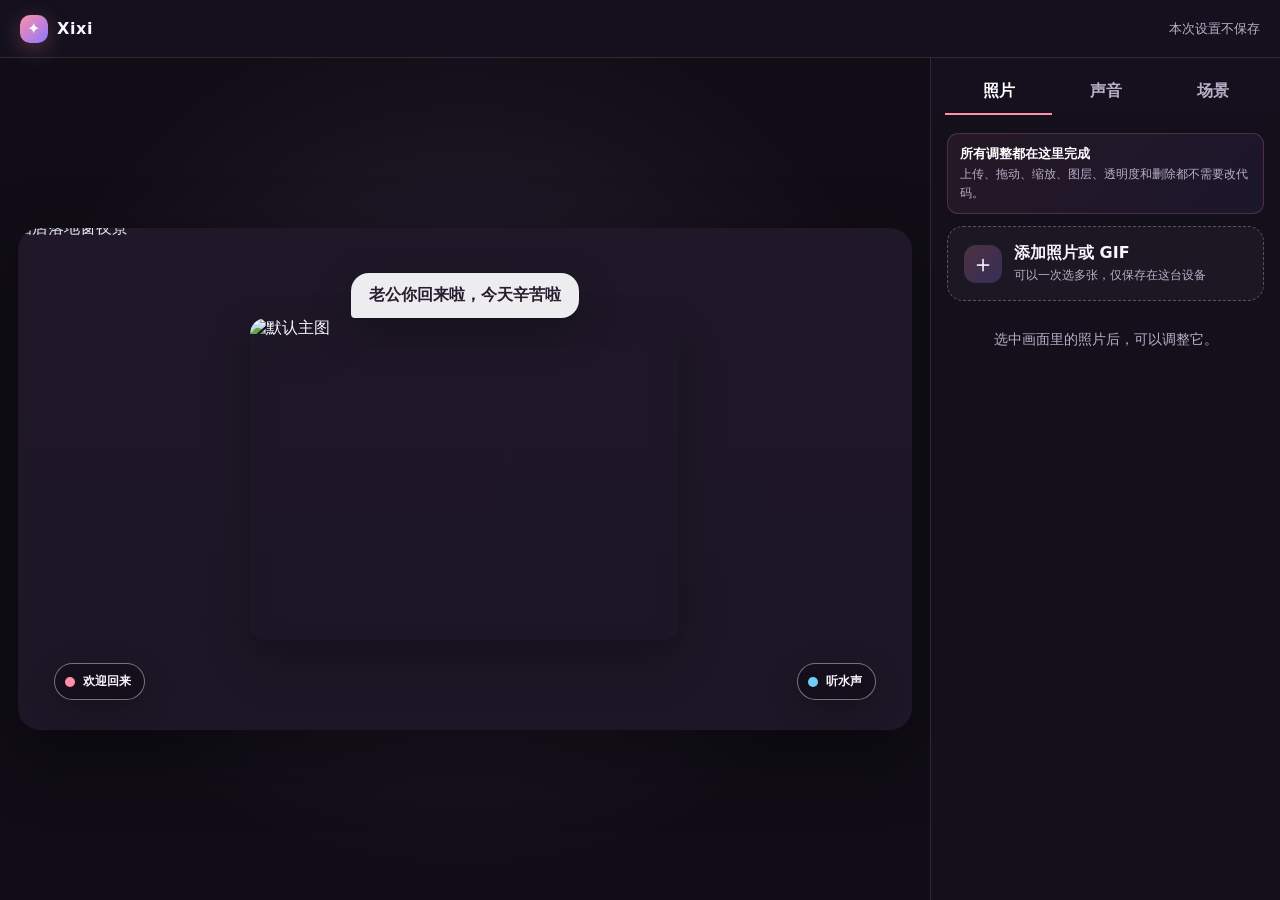
==== index.html @ ce67f350 "Add files via upload" ====
<!doctype html>
<html lang="zh-CN">
<head>
  <meta charset="UTF-8" />
  <meta name="viewport" content="width=device-width, initial-scale=1, viewport-fit=cover" />
  <meta name="theme-color" content="#14101d" />
  <meta name="description" content="一个只在浏览器本地保存照片和声音的互动场景编辑器。" />
  <link rel="manifest" href="manifest.webmanifest" />
  <link rel="icon" href="favicon.svg" type="image/svg+xml" />
  <link rel="stylesheet" href="styles.css" />
  <title>Xixi · 互动场景</title>
</head>
<body>
  <header class="topbar">
    <div class="brand"><span class="brand-mark">✦</span><span>Xixi</span></div>
    <div class="save-state" id="saveState" role="status">本次设置不保存</div>
    <button class="icon-btn" id="toggleEditor" aria-label="打开或收起编辑面板" aria-expanded="true">调整</button>
  </header>

  <main class="app-shell">
    <section class="scene-wrap" aria-label="互动场景">
      <div class="scene" id="scene">
        <img id="sceneBackground" class="scene-background" src="assets/hotel-window.jpg" alt="酒店落地窗夜景" draggable="false" />
        <div id="layerCanvas" class="layer-canvas"></div>
        <button class="hotspot welcome" id="welcomeHotspot" aria-label="播放问候">
          <span class="hotspot-pulse"></span><span>欢迎回来</span>
        </button>
        <button class="hotspot water" id="waterHotspot" aria-label="播放流水声">
          <span class="hotspot-pulse"></span><span>听水声</span>
        </button>
        <div class="speech-bubble show" id="speechBubble" aria-live="polite">老公你回来啦，今天辛苦啦</div>
        <div class="scene-hint" id="sceneHint">点照片可互动 · 长按拖动</div>
      </div>
    </section>

    <aside class="editor" id="editor" aria-label="场景编辑器">
      <nav class="tabs" role="tablist" aria-label="编辑分类">
        <button class="tab active" role="tab" aria-selected="true" data-tab="photos">照片</button>
        <button class="tab" role="tab" aria-selected="false" data-tab="voice">声音</button>
        <button class="tab" role="tab" aria-selected="false" data-tab="scene">场景</button>
      </nav>

      <div class="panel active" data-panel="photos">
        <div class="notice direct-edit"><strong>所有调整都在这里完成</strong><br />上传、拖动、缩放、图层、透明度和删除都不需要改代码。</div>
        <label class="upload-card" for="imageInput">
          <span class="upload-icon">＋</span>
          <span><strong>添加照片或 GIF</strong><small>可以一次选多张，仅保存在这台设备</small></span>
        </label>
        <input id="imageInput" type="file" accept="image/*,.gif" multiple hidden />

        <div class="selection-empty" id="selectionEmpty">选中画面里的照片后，可以调整它。</div>
        <div class="selection-controls" id="selectionControls" hidden>
          <div class="control-heading"><span id="selectedName">已选照片</span><button class="danger-link" id="deleteLayer">删除</button></div>
          <label class="range-row"><span>透明度</span><input id="opacityRange" type="range" min="10" max="100" value="100" /><output id="opacityValue">100%</output></label>
          <div class="button-grid">
            <button id="layerUp">上移一层</button><button id="layerDown">下移一层</button>
            <button id="layerFront">置于顶层</button><button id="layerBack">置于底层</button>
          </div>
          <label class="field"><span>点一下照片时</span><select id="layerAction"><option value="none">轻轻弹一下</option><option value="speak">播放文字问候</option><option value="water">播放流水声</option><option value="audio">播放第一个自定义音频</option></select></label>
          <button class="wide secondary" id="removeBackground">简易抠图 <small>纯色背景效果最好</small></button>
        </div>
      </div>

      <div class="panel" data-panel="voice" hidden>
        <label class="field"><span>要说的话</span><textarea id="speechText" rows="3">老公你回来啦，今天辛苦啦</textarea></label>
        <div class="notice">使用设备自带语音，不模仿或冒充任何真人。不同手机可用声线会不一样。</div>
        <label class="field"><span>设备声线</span><select id="voiceSelect"><option value="">自动选择中文男声</option></select></label>
        <label class="range-row"><span>语速</span><input id="rateRange" type="range" min="0.6" max="1.4" step="0.05" value="0.88" /><output id="rateValue">0.88</output></label>
        <label class="range-row"><span>音调</span><input id="pitchRange" type="range" min="0.6" max="1.4" step="0.05" value="0.92" /><output id="pitchValue">0.92</output></label>
        <button class="wide primary" id="speakButton">试听这句话</button>

        <div class="section-divider"><span>自定义音频</span></div>
        <label class="upload-card compact" for="audioInput"><span class="upload-icon">＋</span><span><strong>添加多个音频</strong><small>MP3、M4A、WAV 等</small></span></label>
        <input id="audioInput" type="file" accept="audio/*" multiple hidden />
        <div class="notice audio-tip">上传后点“设为问候”，画面里的“欢迎回来”就会直接播放这段音频；未设置时才使用文字朗读。</div>
        <div id="audioList" class="audio-list"></div>
        <label class="switch-row"><span><strong>连续循环</strong><small>按列表顺序合并播放</small></span><input id="audioLoop" type="checkbox" /><i></i></label>
        <div class="button-grid"><button id="playAll">播放全部</button><button id="stopAll">停止</button></div>
      </div>

      <div class="panel" data-panel="scene" hidden>
        <div class="background-grid">
          <button class="bg-option active" data-bg="assets/hotel-window.jpg"><img src="assets/hotel-window.jpg" alt="酒店落地窗" /><span>酒店落地窗</span></button>
          <button class="bg-option" data-bg="assets/cozy-bedroom.jpg"><img src="assets/cozy-bedroom.jpg" alt="温馨卧室" /><span>温馨卧室</span></button>
          <label class="bg-option custom" for="backgroundInput"><span class="upload-icon">＋</span><span>自己的背景</span></label>
          <input id="backgroundInput" type="file" accept="image/*" hidden />
        </div>
        <label class="switch-row"><span><strong>显示点击提示</strong><small>欢迎回来和流水声按钮</small></span><input id="showHotspots" type="checkbox" checked /><i></i></label>
        <label class="switch-row"><span><strong>轻柔动态</strong><small>背景呼吸和照片浮动效果</small></span><input id="motionToggle" type="checkbox" checked /><i></i></label>
        <label class="switch-row save-choice"><span><strong>下次继续使用本次设置</strong><small>关闭时，下次打开仍显示默认页面</small></span><input id="rememberToggle" type="checkbox" /><i></i></label>
        <button class="wide secondary" id="resetScene">恢复默认场景</button>
        <p class="privacy-note">隐私说明：照片、GIF、音频和设置存放在当前浏览器中，不会上传到 GitHub。清除浏览器网站数据会同时清除这些内容。</p>
      </div>
    </aside>
  </main>

  <div class="toast" id="toast" role="status" aria-live="polite"></div>
  <script src="config.js"></script>
  <script src="app.js"></script>
</body>
</html>
---- styles.css ----
:root{color-scheme:dark;--ink:#f8f5ff;--muted:#b8b0c8;--panel:rgba(20,16,29,.92);--panel2:#251d32;--line:rgba(255,255,255,.11);--accent:#ff8ea6;--accent2:#8d78ff;--danger:#ff6b79;--shadow:0 24px 70px rgba(0,0,0,.38)}
*{box-sizing:border-box}html,body{height:100%;margin:0}body{font-family:Inter,"PingFang SC","Microsoft YaHei",system-ui,sans-serif;background:#0d0b12;color:var(--ink);overflow:hidden}button,input,select,textarea{font:inherit}button,label,select,input[type=range]{touch-action:manipulation}button{color:inherit}
.topbar{height:58px;display:flex;align-items:center;gap:18px;padding:0 20px;background:#14101d;border-bottom:1px solid var(--line);position:relative;z-index:30}.brand{font-weight:760;letter-spacing:.04em;display:flex;align-items:center;gap:9px}.brand-mark{display:grid;place-items:center;width:28px;height:28px;border-radius:10px;background:linear-gradient(135deg,var(--accent),var(--accent2));box-shadow:0 6px 22px rgba(255,142,166,.28)}.save-state{margin-left:auto;color:var(--muted);font-size:13px}.icon-btn{border:1px solid var(--line);background:rgba(255,255,255,.06);border-radius:10px;padding:8px 13px;display:none}
.app-shell{height:calc(100dvh - 58px);display:grid;grid-template-columns:minmax(0,1fr) 350px}.scene-wrap{min-width:0;padding:18px;display:grid;place-items:center;background:radial-gradient(circle at 50% 45%,#262031 0,#100d16 68%);overflow:hidden}.scene{position:relative;width:min(100%,calc((100dvh - 94px)*16/9));aspect-ratio:16/9;overflow:hidden;border-radius:22px;background:#21192a;box-shadow:var(--shadow);isolation:isolate;user-select:none;touch-action:none}.scene-background{position:absolute;inset:-2%;width:104%;height:104%;object-fit:cover;z-index:-2;transition:filter .4s}.scene.motion .scene-background{animation:backgroundBreath 13s ease-in-out infinite alternate}.scene:after{content:"";position:absolute;inset:0;z-index:-1;pointer-events:none;background:linear-gradient(180deg,rgba(10,7,18,.07),rgba(10,7,18,.18))}.layer-canvas{position:absolute;inset:0}.photo-layer{position:absolute;left:0;top:0;transform-origin:center;cursor:grab;filter:drop-shadow(0 12px 18px rgba(0,0,0,.34));will-change:transform}.photo-layer:active{cursor:grabbing}.photo-layer.float{animation:softFloat 5.8s ease-in-out infinite}.photo-layer img{display:block;width:100%;height:100%;object-fit:contain;pointer-events:none;-webkit-user-drag:none}.photo-layer.selected{outline:2px solid #fff;outline-offset:3px}.photo-layer.selected:before{content:"";position:absolute;inset:-6px;border:1px solid var(--accent);border-radius:4px;pointer-events:none}.resize-handle{position:absolute;right:-13px;bottom:-13px;width:26px;height:26px;border-radius:50%;background:linear-gradient(135deg,var(--accent),var(--accent2));border:3px solid #fff;box-shadow:0 4px 14px #000;display:none;cursor:nwse-resize}.selected .resize-handle{display:block}.hotspot{position:absolute;z-index:500;border:1px solid rgba(255,255,255,.42);background:rgba(12,9,17,.48);backdrop-filter:blur(11px);border-radius:999px;padding:9px 13px 9px 10px;display:flex;gap:8px;align-items:center;font-size:12px;font-weight:700;box-shadow:0 8px 30px rgba(0,0,0,.22);transition:transform .2s,opacity .2s}.hotspot:hover{transform:translateY(-2px)}.hotspot.welcome{left:4%;bottom:6%}.hotspot.water{right:4%;bottom:6%}.hotspot-pulse{width:10px;height:10px;border-radius:50%;background:var(--accent);box-shadow:0 0 0 0 rgba(255,142,166,.62);animation:pulse 2s infinite}.water .hotspot-pulse{background:#71cdf7;box-shadow:0 0 0 0 rgba(113,205,247,.6)}.speech-bubble{position:absolute;z-index:520;left:50%;top:9%;transform:translate(-50%,-8px) scale(.96);opacity:0;padding:12px 18px;border-radius:18px 18px 18px 4px;background:rgba(255,255,255,.92);color:#261d30;font-weight:750;box-shadow:0 12px 40px rgba(0,0,0,.28);transition:.25s;pointer-events:none;max-width:78%;text-align:center}.speech-bubble.show{opacity:1;transform:translate(-50%,0) scale(1)}.scene-hint{position:absolute;top:12px;right:14px;padding:7px 10px;border-radius:999px;background:rgba(0,0,0,.32);font-size:11px;color:rgba(255,255,255,.78);opacity:0;transition:.2s}.scene:hover .scene-hint{opacity:1}
.editor{background:var(--panel);border-left:1px solid var(--line);overflow-y:auto;padding-bottom:calc(18px + env(safe-area-inset-bottom));scrollbar-width:thin}.tabs{position:sticky;top:0;z-index:10;display:grid;grid-template-columns:repeat(3,1fr);padding:12px 14px 8px;background:linear-gradient(#14101d 75%,transparent)}.tab{border:0;border-bottom:2px solid transparent;background:transparent;padding:11px 4px;color:var(--muted);font-weight:700}.tab.active{color:#fff;border-color:var(--accent)}.panel{padding:10px 16px 24px}.upload-card{display:flex;align-items:center;gap:12px;border:1px dashed rgba(255,255,255,.26);border-radius:16px;padding:16px;background:rgba(255,255,255,.035);cursor:pointer;transition:.2s}.upload-card:hover{border-color:var(--accent);background:rgba(255,142,166,.06)}.upload-card.compact{padding:13px}.upload-icon{display:grid;place-items:center;flex:0 0 38px;height:38px;border-radius:12px;background:linear-gradient(135deg,rgba(255,142,166,.22),rgba(141,120,255,.24));font-size:24px}.upload-card span:last-child{display:flex;flex-direction:column;gap:3px}.upload-card small,.switch-row small,.wide small{font-size:12px;color:var(--muted);font-weight:500}.selection-empty{padding:30px 12px;text-align:center;color:var(--muted);font-size:14px}.selection-controls{margin-top:18px}.control-heading{display:flex;justify-content:space-between;align-items:center;margin-bottom:12px;font-weight:700}.danger-link{border:0;background:transparent;color:var(--danger);padding:6px}.range-row{display:grid;grid-template-columns:64px 1fr 45px;align-items:center;gap:8px;margin:15px 0;color:var(--muted);font-size:14px}.range-row input{accent-color:var(--accent)}.range-row output{text-align:right;color:#fff;font-variant-numeric:tabular-nums}.button-grid{display:grid;grid-template-columns:1fr 1fr;gap:8px;margin:12px 0}.button-grid button,.wide{border:1px solid var(--line);background:var(--panel2);border-radius:11px;padding:11px 8px;font-weight:650}.button-grid button:hover,.wide:hover{border-color:rgba(255,255,255,.28)}.field{display:flex;flex-direction:column;gap:8px;margin:14px 0;color:var(--muted);font-size:14px}.field select,.field textarea{border:1px solid var(--line);border-radius:11px;padding:11px 12px;background:#191320;color:#fff;outline:none}.field textarea{resize:vertical;line-height:1.55}.field select:focus,.field textarea:focus{border-color:var(--accent)}.wide{width:100%;margin-top:8px}.wide.primary{border:0;background:linear-gradient(135deg,#f07d9a,#7d68eb);box-shadow:0 10px 30px rgba(141,120,255,.22)}.wide.secondary{background:rgba(255,255,255,.055)}.notice,.privacy-note{font-size:12px;line-height:1.6;color:var(--muted);background:rgba(255,255,255,.045);border-radius:11px;padding:10px 12px}.section-divider{display:flex;align-items:center;gap:10px;color:var(--muted);font-size:12px;margin:22px 0 12px}.section-divider:before,.section-divider:after{content:"";height:1px;background:var(--line);flex:1}.audio-list{display:flex;flex-direction:column;gap:7px;margin-top:10px}.audio-item{display:grid;grid-template-columns:31px 1fr 31px;gap:8px;align-items:center;padding:8px;border:1px solid var(--line);border-radius:11px}.audio-item button{width:31px;height:31px;border-radius:9px;border:0;background:rgba(255,255,255,.08)}.audio-name{white-space:nowrap;overflow:hidden;text-overflow:ellipsis;font-size:13px}.switch-row{display:flex;justify-content:space-between;align-items:center;gap:12px;margin:16px 0}.switch-row>span{display:flex;flex-direction:column;gap:3px}.switch-row input{position:absolute;opacity:0}.switch-row i{position:relative;width:46px;height:26px;background:#3b3445;border-radius:99px;transition:.2s;flex:0 0 auto}.switch-row i:after{content:"";position:absolute;width:20px;height:20px;border-radius:50%;background:#fff;left:3px;top:3px;transition:.2s}.switch-row input:checked+i{background:linear-gradient(90deg,var(--accent),var(--accent2))}.switch-row input:checked+i:after{transform:translateX(20px)}.background-grid{display:grid;grid-template-columns:1fr 1fr;gap:10px}.bg-option{position:relative;overflow:hidden;min-height:96px;border:2px solid transparent;border-radius:13px;background:#211a29;padding:0}.bg-option img{width:100%;height:96px;object-fit:cover;display:block}.bg-option span{position:absolute;left:7px;right:7px;bottom:7px;padding:5px;border-radius:7px;background:rgba(0,0,0,.56);font-size:12px;font-weight:700}.bg-option.active{border-color:var(--accent)}.bg-option.custom{display:grid;place-items:center;color:var(--muted);border:1px dashed rgba(255,255,255,.24)}.bg-option.custom .upload-icon{position:static;background:none;font-size:28px}.bg-option.custom span:last-child{position:static;background:none}.toast{position:fixed;left:50%;bottom:24px;z-index:1000;transform:translate(-50%,20px);opacity:0;background:#fff;color:#251d2f;border-radius:999px;padding:10px 16px;font-weight:700;font-size:13px;box-shadow:var(--shadow);transition:.24s;pointer-events:none}.toast.show{opacity:1;transform:translate(-50%,0)}
.direct-edit{margin-bottom:12px;border:1px solid rgba(255,142,166,.2);background:linear-gradient(135deg,rgba(255,142,166,.08),rgba(141,120,255,.08))}.direct-edit strong{color:#fff;font-size:13px}
.audio-tip{margin-top:10px}.audio-item{grid-template-columns:31px minmax(0,1fr) 64px 31px}.audio-item button{height:31px}.audio-item .set-greeting{width:64px;font-size:11px;color:var(--muted)}.audio-item .set-greeting.active{color:#fff;background:linear-gradient(135deg,#e37694,#725fd9)}
.photo-layer[data-id="default-person"] img{border-radius:16px;box-shadow:0 12px 36px rgba(0,0,0,.28)}
.save-choice{padding:12px;border:1px solid rgba(255,142,166,.18);border-radius:13px;background:rgba(255,142,166,.055)}
@keyframes pulse{70%{box-shadow:0 0 0 9px transparent}100%{box-shadow:0 0 0 0 transparent}}@keyframes softFloat{0%,100%{margin-top:0}50%{margin-top:-5px}}@keyframes backgroundBreath{from{transform:scale(1)}to{transform:scale(1.025)}}@keyframes tapPop{50%{filter:drop-shadow(0 16px 24px rgba(0,0,0,.42)) brightness(1.12)}}.photo-layer.tap-pop{animation:tapPop .38s ease}
@media (max-width:820px){html,body{width:100%;max-width:100%;overflow-x:hidden}body{overflow-y:auto}.topbar{width:100%;height:52px;padding:0 12px}.save-state{display:none}.icon-btn{display:block;margin-left:auto}.app-shell{width:100%;height:auto;min-height:calc(100dvh - 52px);display:block;overflow-x:hidden}.scene-wrap{width:100%;padding:0;display:block;background:#0d0b12}.scene{width:100%;max-width:100%;height:min(62dvh,calc(100vw*1.08));aspect-ratio:auto;border-radius:0}.scene-background{object-position:center}.editor{width:100%;max-width:100%;border:0;border-top:1px solid var(--line);min-height:38dvh;overflow:visible}.editor.collapsed{display:none}.tabs{top:0;width:100%}.panel{width:100%;min-width:0;padding-bottom:36px}.hotspot{font-size:11px;padding:8px 10px}.scene-hint{display:none}.speech-bubble{top:7%;font-size:14px}.resize-handle{width:30px;height:30px;right:-15px;bottom:-15px}}
@media (prefers-reduced-motion:reduce){*,*:before,*:after{animation-duration:.01ms!important;animation-iteration-count:1!important;scroll-behavior:auto!important}}
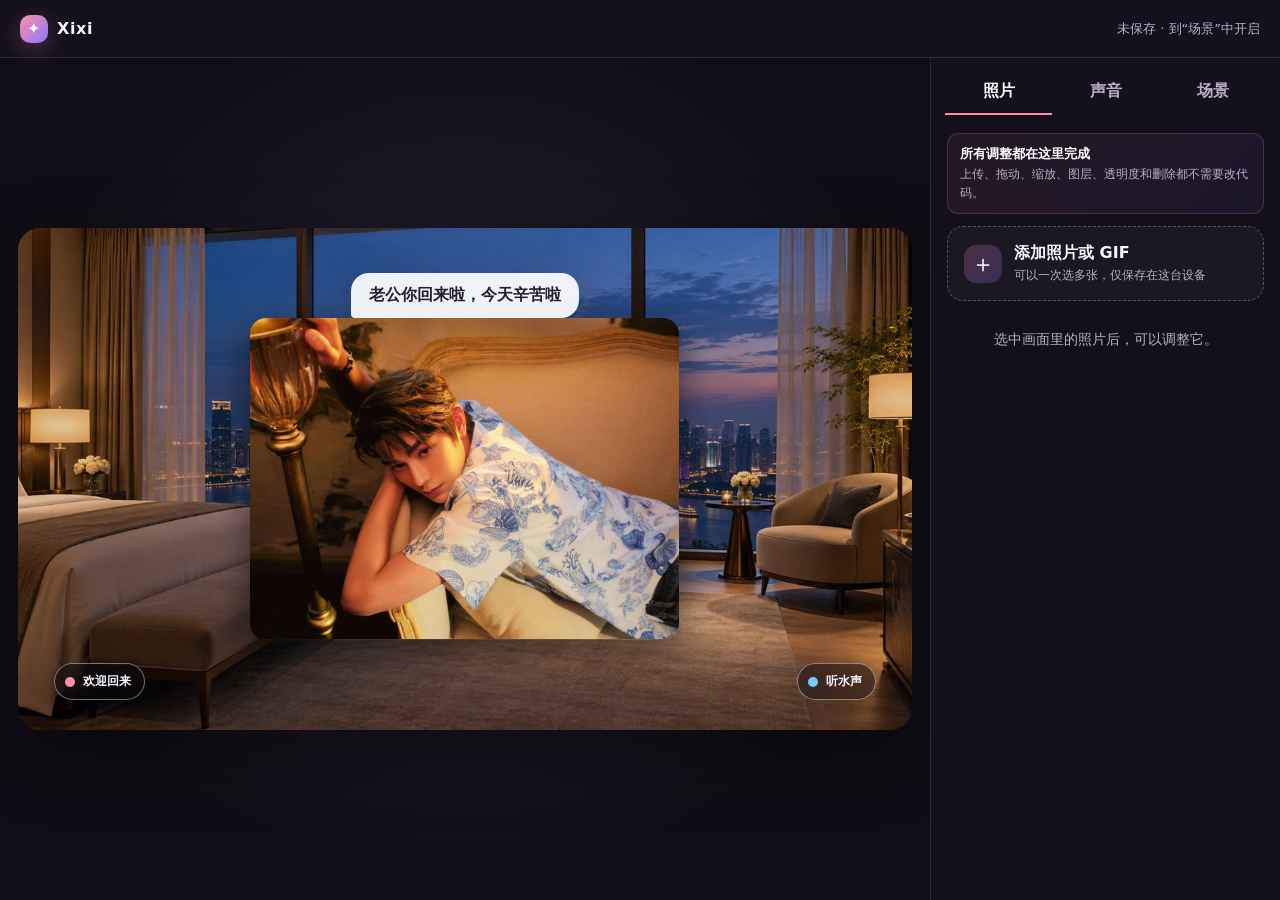
==== commit 737037b9: "Add files via upload" ====
--- a/index.html
+++ b/index.html
@@ -13,7 +13,7 @@
 <body>
   <header class="topbar">
     <div class="brand"><span class="brand-mark">✦</span><span>Xixi</span></div>
-    <div class="save-state" id="saveState" role="status">本次设置不保存</div>
+    <div class="save-state" id="saveState" role="status">未保存 · 到“场景”中开启</div>
     <button class="icon-btn" id="toggleEditor" aria-label="打开或收起编辑面板" aria-expanded="true">调整</button>
   </header>
 
@@ -52,6 +52,7 @@
         <div class="selection-controls" id="selectionControls" hidden>
           <div class="control-heading"><span id="selectedName">已选照片</span><button class="danger-link" id="deleteLayer">删除</button></div>
           <label class="range-row"><span>透明度</span><input id="opacityRange" type="range" min="10" max="100" value="100" /><output id="opacityValue">100%</output></label>
+          <label class="range-row"><span>旋转角度</span><input id="rotationRange" type="range" min="-180" max="180" value="0" /><output id="rotationValue">0°</output></label>
           <div class="button-grid">
             <button id="layerUp">上移一层</button><button id="layerDown">下移一层</button>
             <button id="layerFront">置于顶层</button><button id="layerBack">置于底层</button>
@@ -87,7 +88,7 @@
         </div>
         <label class="switch-row"><span><strong>显示点击提示</strong><small>欢迎回来和流水声按钮</small></span><input id="showHotspots" type="checkbox" checked /><i></i></label>
         <label class="switch-row"><span><strong>轻柔动态</strong><small>背景呼吸和照片浮动效果</small></span><input id="motionToggle" type="checkbox" checked /><i></i></label>
-        <label class="switch-row save-choice"><span><strong>下次继续使用本次设置</strong><small>关闭时，下次打开仍显示默认页面</small></span><input id="rememberToggle" type="checkbox" /><i></i></label>
+        <label class="switch-row save-choice"><span><strong>自动保存，下次继续使用</strong><small>开启后每次调整都会保存在这台设备；关闭时下次显示默认页面</small></span><input id="rememberToggle" type="checkbox" /><i></i></label>
         <button class="wide secondary" id="resetScene">恢复默认场景</button>
         <p class="privacy-note">隐私说明：照片、GIF、音频和设置存放在当前浏览器中，不会上传到 GitHub。清除浏览器网站数据会同时清除这些内容。</p>
       </div>
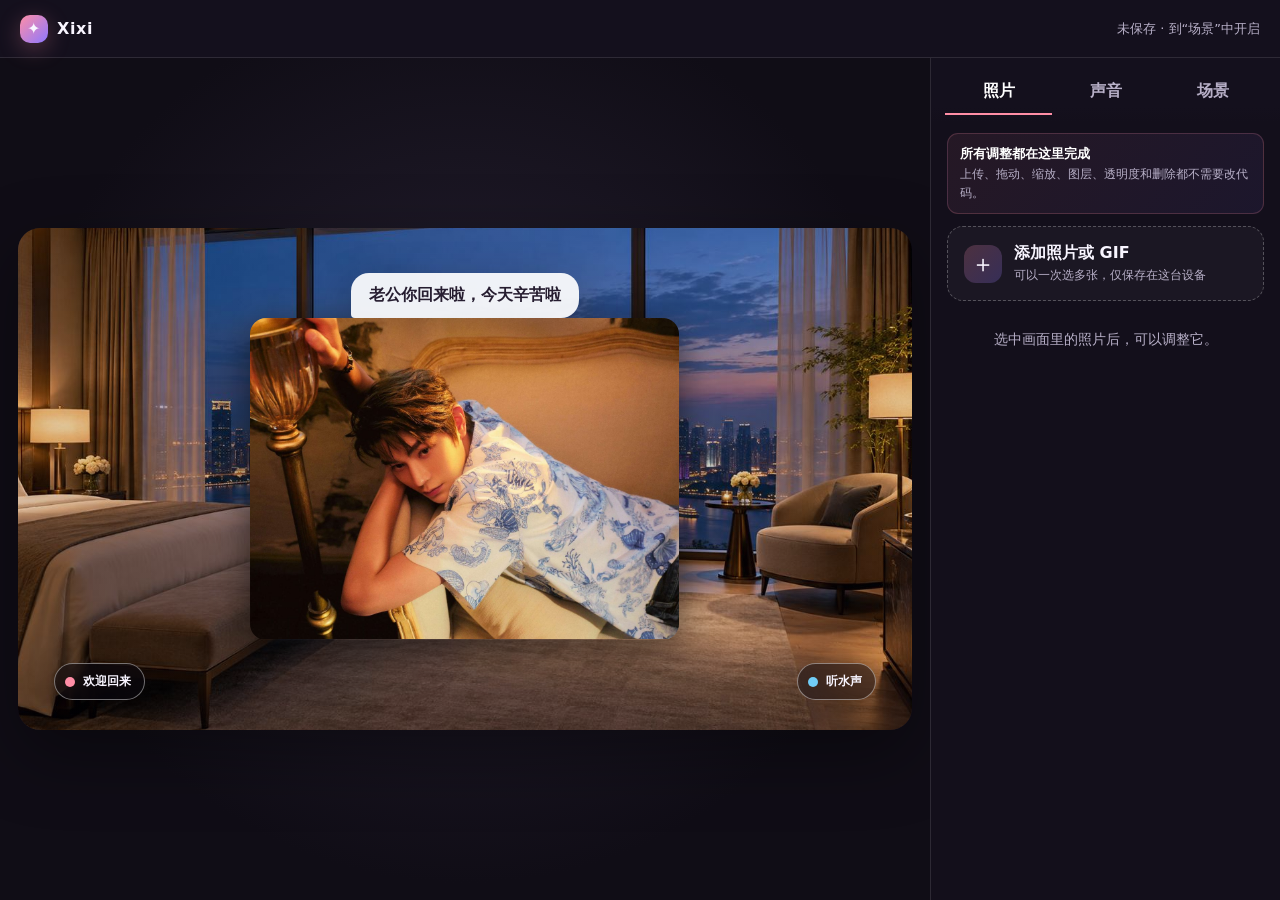
==== commit 0d58a835: "Add files via upload" ====
--- a/index.html
+++ b/index.html
@@ -7,7 +7,7 @@
   <meta name="description" content="一个只在浏览器本地保存照片和声音的互动场景编辑器。" />
   <link rel="manifest" href="manifest.webmanifest" />
   <link rel="icon" href="favicon.svg" type="image/svg+xml" />
-  <link rel="stylesheet" href="styles.css" />
+  <link rel="stylesheet" href="styles.css?v=effects1" />
   <title>Xixi · 互动场景</title>
 </head>
 <body>
@@ -22,6 +22,7 @@
       <div class="scene" id="scene">
         <img id="sceneBackground" class="scene-background" src="assets/hotel-window.jpg" alt="酒店落地窗夜景" draggable="false" />
         <div id="layerCanvas" class="layer-canvas"></div>
+        <div id="effectCanvas" class="effect-canvas" aria-hidden="true"></div>
         <button class="hotspot welcome" id="welcomeHotspot" aria-label="播放问候">
           <span class="hotspot-pulse"></span><span>欢迎回来</span>
         </button>
@@ -54,10 +55,20 @@
           <label class="range-row"><span>透明度</span><input id="opacityRange" type="range" min="10" max="100" value="100" /><output id="opacityValue">100%</output></label>
           <label class="range-row"><span>旋转角度</span><input id="rotationRange" type="range" min="-180" max="180" value="0" /><output id="rotationValue">0°</output></label>
           <div class="button-grid">
+            <button id="rotateLeft">向左转 15°</button><button id="rotateRight">向右转 15°</button>
+          </div>
+          <div class="button-grid">
             <button id="layerUp">上移一层</button><button id="layerDown">下移一层</button>
             <button id="layerFront">置于顶层</button><button id="layerBack">置于底层</button>
           </div>
           <label class="field"><span>点一下照片时</span><select id="layerAction"><option value="none">轻轻弹一下</option><option value="speak">播放文字问候</option><option value="water">播放流水声</option><option value="audio">播放第一个自定义音频</option></select></label>
+          <div class="section-divider"><span>点击特效</span></div>
+          <label class="field"><span>视觉效果</span><select id="layerEffect"><option value="none">无</option><option value="drops">水滴落下</option><option value="blush">局部泛红</option><option value="rub">跟随鼠标或手指揉动</option><option value="popup">显示我上传的图片</option></select></label>
+          <label class="range-row"><span>持续时间</span><input id="effectDuration" type="range" min="1" max="6" step="0.5" value="3" /><output id="effectDurationValue">3 秒</output></label>
+          <label class="upload-card compact" for="effectImageInput"><span class="upload-icon">＋</span><span><strong>上传特效图片</strong><small>点击照片后短暂显示它，支持 GIF</small></span></label>
+          <input id="effectImageInput" type="file" accept="image/*,.gif" hidden />
+          <div class="effect-image-status"><span id="effectImageName">未上传特效图片</span><button id="removeEffectImage" type="button" hidden>移除</button></div>
+          <div class="notice">“揉动”模式下，照片局部会跟随鼠标或手指；要拖动照片，先将效果改成其他选项。</div>
           <button class="wide secondary" id="removeBackground">简易抠图 <small>纯色背景效果最好</small></button>
         </div>
       </div>
@@ -97,6 +108,6 @@
 
   <div class="toast" id="toast" role="status" aria-live="polite"></div>
   <script src="config.js"></script>
-  <script src="app.js"></script>
+  <script src="app.js?v=effects1"></script>
 </body>
 </html>
--- a/styles.css
+++ b/styles.css
@@ -10,3 +10,7 @@
 @keyframes pulse{70%{box-shadow:0 0 0 9px transparent}100%{box-shadow:0 0 0 0 transparent}}@keyframes softFloat{0%,100%{margin-top:0}50%{margin-top:-5px}}@keyframes backgroundBreath{from{transform:scale(1)}to{transform:scale(1.025)}}@keyframes tapPop{50%{filter:drop-shadow(0 16px 24px rgba(0,0,0,.42)) brightness(1.12)}}.photo-layer.tap-pop{animation:tapPop .38s ease}
 @media (max-width:820px){html,body{width:100%;max-width:100%;overflow-x:hidden}body{overflow-y:auto}.topbar{width:100%;height:52px;padding:0 12px}.save-state{display:none}.icon-btn{display:block;margin-left:auto}.app-shell{width:100%;height:auto;min-height:calc(100dvh - 52px);display:block;overflow-x:hidden}.scene-wrap{width:100%;padding:0;display:block;background:#0d0b12}.scene{width:100%;max-width:100%;height:min(62dvh,calc(100vw*1.08));aspect-ratio:auto;border-radius:0}.scene-background{object-position:center}.editor{width:100%;max-width:100%;border:0;border-top:1px solid var(--line);min-height:38dvh;overflow:visible}.editor.collapsed{display:none}.tabs{top:0;width:100%}.panel{width:100%;min-width:0;padding-bottom:36px}.hotspot{font-size:11px;padding:8px 10px}.scene-hint{display:none}.speech-bubble{top:7%;font-size:14px}.resize-handle{width:30px;height:30px;right:-15px;bottom:-15px}}
 @media (prefers-reduced-motion:reduce){*,*:before,*:after{animation-duration:.01ms!important;animation-iteration-count:1!important;scroll-behavior:auto!important}}
+.rotate-handle{position:absolute;left:50%;top:-42px;transform:translateX(-50%);width:34px;height:34px;border-radius:50%;border:2px solid #fff;background:linear-gradient(135deg,var(--accent),var(--accent2));color:#fff;font-size:21px;line-height:1;display:none;place-items:center;cursor:grab;box-shadow:0 4px 14px #000;z-index:4;padding:0}.rotate-handle:after{content:"";position:absolute;left:50%;top:32px;width:2px;height:12px;background:#fff;transform:translateX(-50%)}.selected .rotate-handle{display:grid}
+.photo-layer.selected{outline:none}.photo-layer.selected:before{display:none}
+.effect-canvas{position:absolute;inset:0;z-index:300;pointer-events:none;overflow:hidden}.effect-drop{position:absolute;width:10px;height:15px;border-radius:70% 70% 75% 75%;background:linear-gradient(145deg,rgba(255,255,255,.95),rgba(100,196,255,.85) 55%,rgba(25,117,190,.7));box-shadow:0 0 12px rgba(115,214,255,.8);transform:rotate(35deg);animation:effectDrop var(--drop-time,2s) ease-in forwards;opacity:0}.effect-blush{position:absolute;width:170px;height:170px;transform:translate(-50%,-50%);border-radius:50%;background:radial-gradient(circle,rgba(255,74,103,.62) 0%,rgba(255,81,109,.32) 38%,transparent 72%);mix-blend-mode:screen;filter:blur(7px);animation:effectBloom .45s ease-out both;transition:opacity .42s}.effect-popup{position:absolute;max-width:min(34%,220px);max-height:42%;object-fit:contain;transform:translate(-50%,-50%);filter:drop-shadow(0 12px 22px rgba(0,0,0,.46));animation:effectPop .35s ease-out both;transition:opacity .42s}.effect-blush.fading,.effect-popup.fading,.rub-lens.fading{opacity:0}.rub-lens{position:absolute;inset:0;z-index:2;pointer-events:none;filter:contrast(1.08) saturate(1.12);transition:opacity .42s;clip-path:circle(0 at 50% 50%)}.rub-lens img{width:100%;height:100%;object-fit:contain;max-width:none;max-height:none;filter:blur(.7px)}.effect-image-status{display:flex;justify-content:space-between;align-items:center;gap:8px;margin:8px 0 13px;color:var(--muted);font-size:13px}.effect-image-status span{overflow:hidden;text-overflow:ellipsis;white-space:nowrap}.effect-image-status button{border:0;background:transparent;color:var(--danger);cursor:pointer}.effect-image-status button[hidden]{display:none}@keyframes effectDrop{0%{opacity:0;transform:translateY(0) rotate(35deg) scale(.65)}12%{opacity:.95}80%{opacity:.95}100%{opacity:0;transform:translateY(var(--fall,130px)) rotate(35deg) scale(1)}}@keyframes effectBloom{from{opacity:0;transform:translate(-50%,-50%) scale(.5)}to{opacity:1;transform:translate(-50%,-50%) scale(1)}}@keyframes effectPop{from{opacity:0;transform:translate(-50%,-50%) scale(.3)}to{opacity:1;transform:translate(-50%,-50%) scale(1)}}
+.photo-layer .effect-blush{z-index:3;pointer-events:none}
